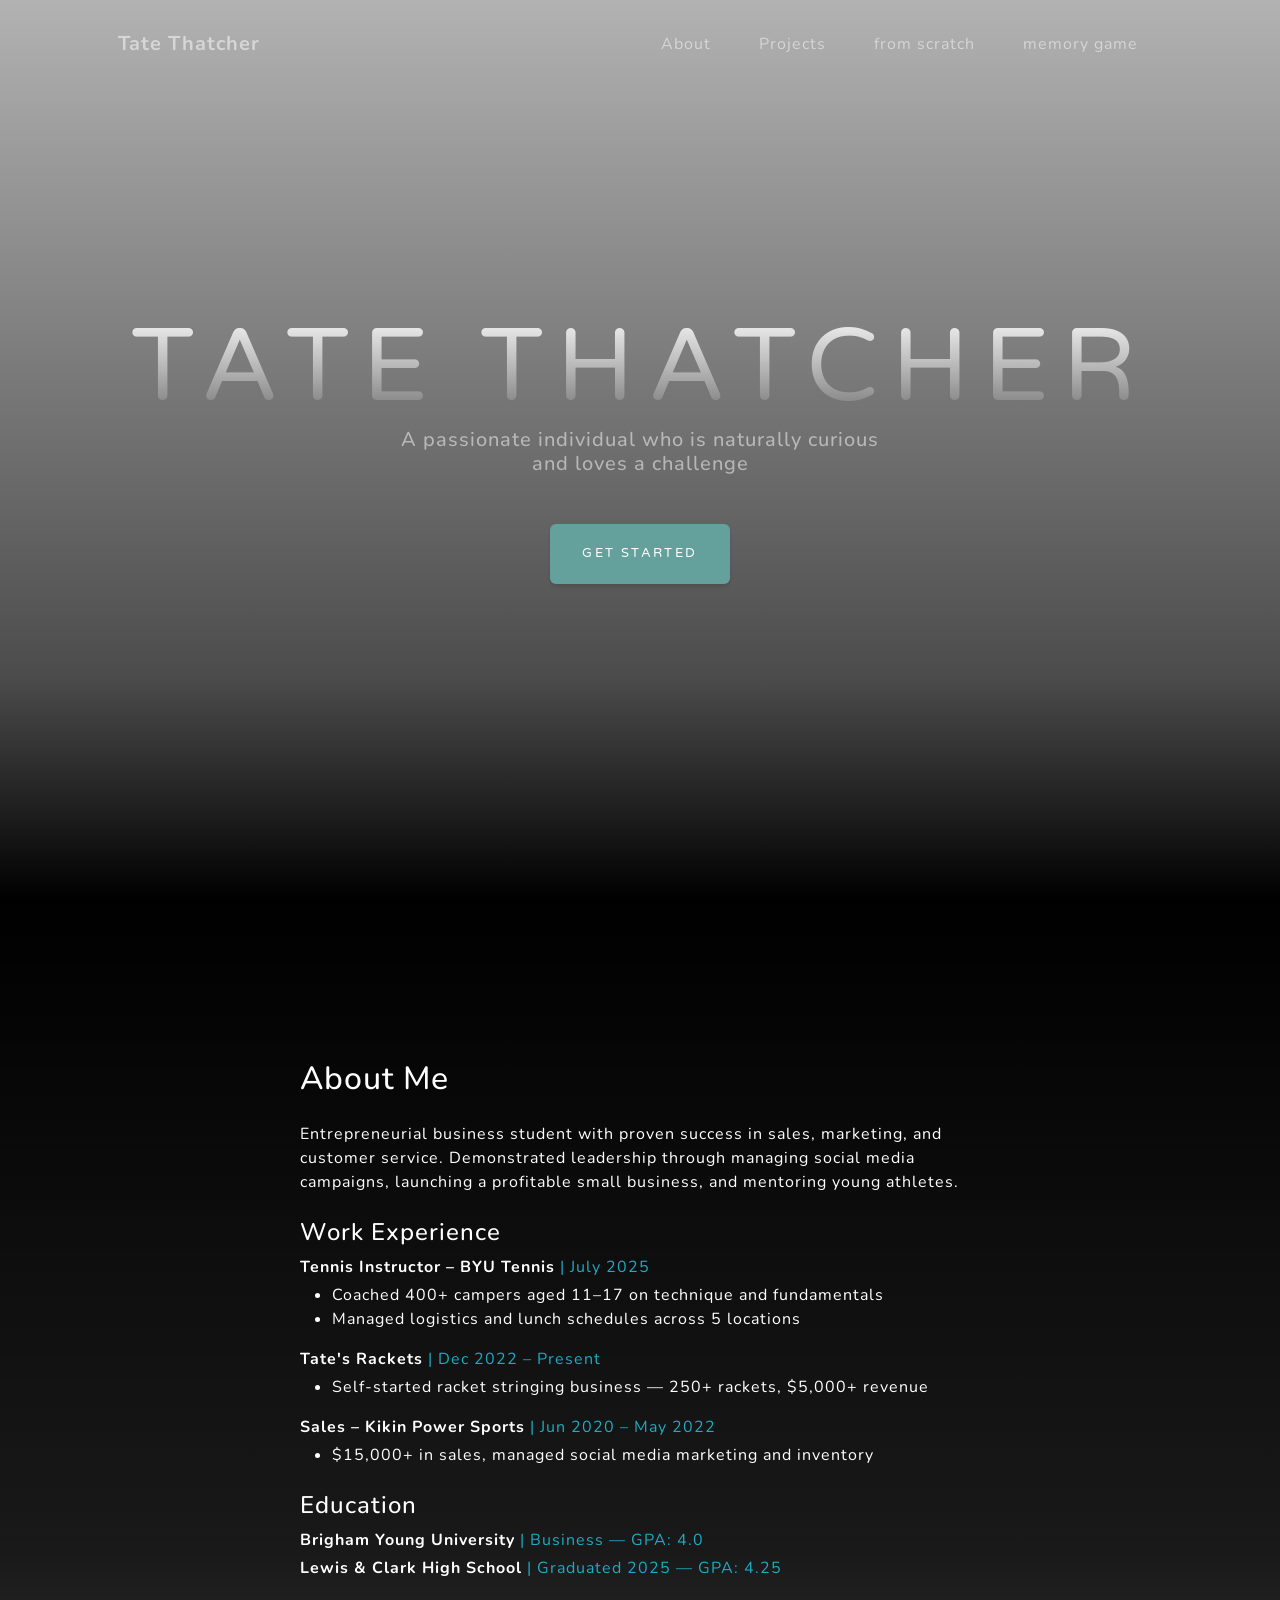
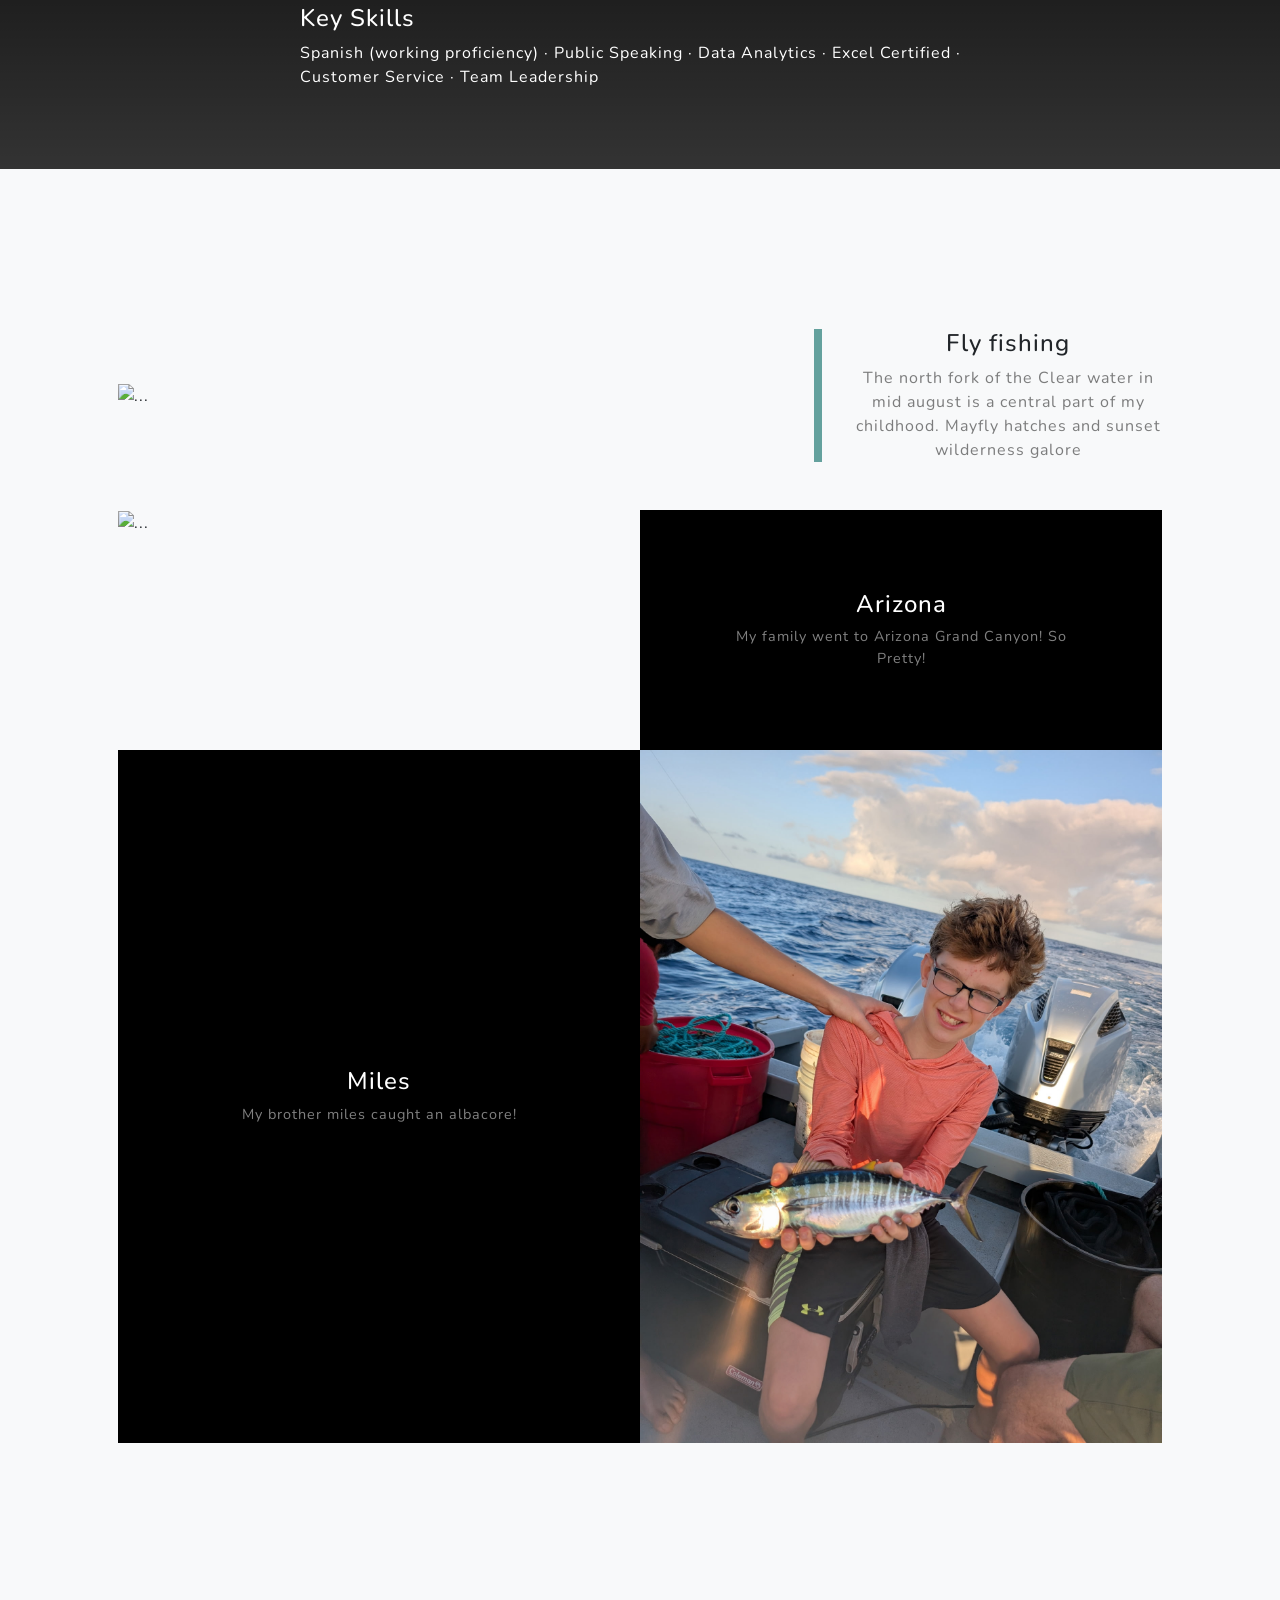
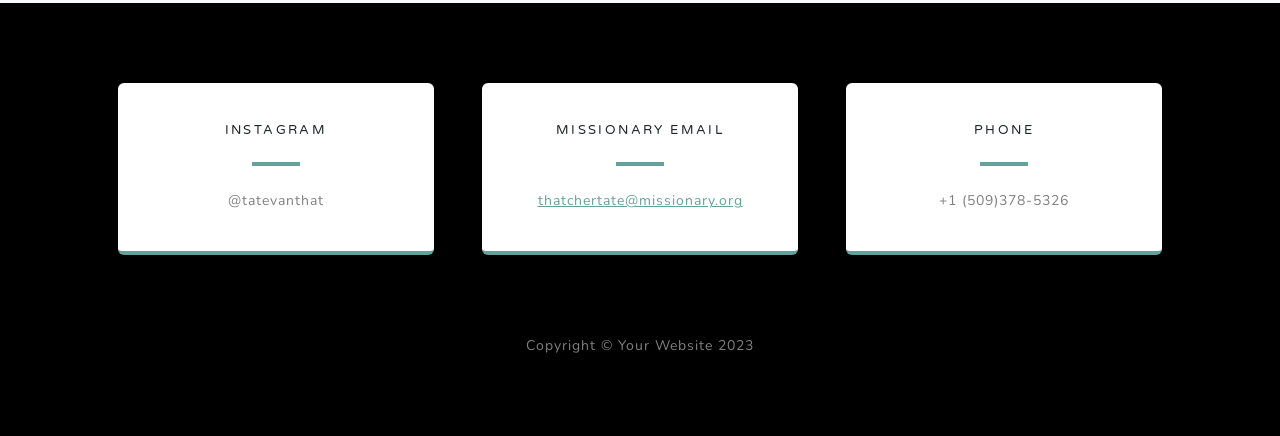
==== startbootstrap-grayscale-gh-pages/index.html @ 2a18a972 "Add files via upload" ====
<!DOCTYPE html>
<html lang="en">
    <head>
        <meta charset="utf-8" />
        <meta name="viewport" content="width=device-width, initial-scale=1, shrink-to-fit=no" />
        <meta name="description" content="" />
        <meta name="author" content="" />
        <title>Grayscale - Start Bootstrap Theme</title>
        <link rel="icon" type="image/x-icon" href="assets/favicon.ico" />
        <script src="https://use.fontawesome.com/releases/v6.3.0/js/all.js" crossorigin="anonymous"></script>  
        <link href="https://fonts.googleapis.com/css?family=Varela+Round" rel="stylesheet" />
        <link href="https://fonts.googleapis.com/css?family=Nunito:200,200i,300,300i,400,400i,600,600i,700,700i,800,800i,900,900i" rel="stylesheet" />
     
        <link href="css/styles.css" rel="stylesheet" />
    </head>
    <body id="page-top">
    
        <nav class="navbar navbar-expand-lg navbar-light fixed-top" id="mainNav">
            <div class="container px-4 px-lg-5">
                <a class="navbar-brand" href="#page-top">Tate Thatcher</a>
                <button class="navbar-toggler navbar-toggler-right" type="button" data-bs-toggle="collapse" data-bs-target="#navbarResponsive" aria-controls="navbarResponsive" aria-expanded="false" aria-label="Toggle navigation">
                    Menu
                    <i class="fas fa-bars"></i>
                </button>
                <div class="collapse navbar-collapse" id="navbarResponsive">
                    <ul class="navbar-nav ms-auto">
                        <li class="nav-item"><a class="nav-link" href="#about">About</a></li>
                        <li class="nav-item"><a class="nav-link" href="#projects">Projects</a></li>
                        <li class="nav-item"><a class="nav-link" href="fromscratch.html">from scratch</a></li>
                        <li class="nav-item"><a class="nav-link" href="/js/animal-memory-game.html">memory game</a></li>
                    </ul>
                </div>
            </div>
        </nav>
        <!-- Masthead-->
        <header class="masthead">
            <div class="container px-4 px-lg-5 d-flex h-100 align-items-center justify-content-center">
                <div class="d-flex justify-content-center">
                    <div class="text-center">
                        <h1 class="mx-auto my-0 text-uppercase">Tate Thatcher</h1>
                        <h2 class="text-white-50 mx-auto mt-2 mb-5">A passionate individual who is naturally curious and loves a challenge</h2>
                        <a class="btn btn-primary" href="#about">Get Started</a>
                    </div>
                </div>
            </div>
        </header>
        <!-- About-->
        <section class="about-section text-center" id="about">
            <div class="container px-4 px-lg-5">
                <div class="row gx-4 gx-lg-5 justify-content-center">
                    <div class="col-lg-8 text-start">
  <h2 class="text-white mb-4">About Me</h2>
  <p class="text-white mb-4">Entrepreneurial business student with proven success in sales, marketing, and customer service. Demonstrated leadership through managing social media campaigns, launching a profitable small business, and mentoring young athletes.</p>

  <h4 class="text-white mt-4">Work Experience</h4>
  <p class="text-white mb-1"><strong>Tennis Instructor – BYU Tennis</strong> <span class="text-info">| July 2025</span></p>
  <ul class="text-white">
    <li>Coached 400+ campers aged 11–17 on technique and fundamentals</li>
    <li>Managed logistics and lunch schedules across 5 locations</li>
  </ul>

  <p class="text-white mb-1"><strong>Tate's Rackets</strong> <span class="text-info">| Dec 2022 – Present</span></p>
  <ul class="text-white">
    <li>Self-started racket stringing business — 250+ rackets, $5,000+ revenue</li>
  </ul>

  <p class="text-white mb-1"><strong>Sales – Kikin Power Sports</strong> <span class="text-info">| Jun 2020 – May 2022</span></p>
  <ul class="text-white">
    <li>$15,000+ in sales, managed social media marketing and inventory</li>
  </ul>

  <h4 class="text-white mt-4">Education</h4>
  <p class="text-white mb-1"><strong>Brigham Young University</strong> <span class="text-info">| Business — GPA: 4.0</span></p>
  <p class="text-white mb-1"><strong>Lewis & Clark High School</strong> <span class="text-info">| Graduated 2025 — GPA: 4.25</span></p>

  <h4 class="text-white mt-4">Key Skills</h4>
  <p class="text-white">Spanish (working proficiency) · Public Speaking · Data Analytics · Excel Certified · Customer Service · Team Leadership</p>
</div>
                </div>
    
            </div>
        </section>
        
        <section class="projects-section bg-light" id="projects">
            <div class="container px-4 px-lg-5">
                
                <div class="row gx-0 mb-4 mb-lg-5 align-items-center">
                    <div class="col-xl-8 col-lg-7"><img class="img-fluid mb-3 mb-lg-0" src="/assets/img/Northforkclearwater.JPG" alt="..." /></div>
                    <div class="col-xl-4 col-lg-5">
                        <div class="featured-text text-center text-lg-left">
                            <h4>Fly fishing</h4>
                            <p class="text-black-50 mb-0">The north fork of the Clear water in mid august is a central part of my childhood. Mayfly hatches and sunset wilderness galore
                    
                            </p>
                        </div>
                    </div>
                </div>
                
                <div class="row gx-0 mb-5 mb-lg-0 justify-content-center">
                    <div class="col-lg-6"><img class="img-fluid" src="assets/img/Arizonapretty.JPG" alt="..." /></div>
                    <div class="col-lg-6">
                        <div class="bg-black text-center h-100 project">
                            <div class="d-flex h-100">
                                <div class="project-text w-100 my-auto text-center text-lg-left">
                                    <h4 class="text-white">Arizona</h4>
                                    <p class="mb-0 text-white-50">My family went to Arizona Grand Canyon! So Pretty!</p>
                                </div>
                            </div>
                        </div>
                    </div>
                </div>
                <!-- Part Two Row-->
                <div class="row gx-0 justify-content-center">
                    <div class="col-lg-6"><img class="img-fluid" src="assets/img/Milescaughtalbacore.jpg" alt="..." /></div>
                    <div class="col-lg-6 order-lg-first">
                        <div class="bg-black text-center h-100 project">
                            <div class="d-flex h-100">
                                <div class="project-text w-100 my-auto text-center text-lg-right">
                                    <h4 class="text-white">Miles</h4>
                                    <p class="mb-0 text-white-50">My brother miles caught an albacore!</p>
                                </div>
                            </div>
                        </div>
                    </div>
                </div>
            </div>
        </section>
        <!-- Signup-->
       
                    
                
            </div>
        </section>
        <!-- Contact-->
        <section class="contact-section bg-black">
            <div class="container px-4 px-lg-5">
                <div class="row gx-4 gx-lg-5">
                    <div class="col-md-4 mb-3 mb-md-0">
                        <div class="card py-4 h-100">
                            <div class="card-body text-center">
                                <i class="fab fa-instagram text-primary mb-2"></i>
                                <h4 class="text-uppercase m-0">Instagram</h4>
                                <hr class="my-4 mx-auto" />
                                <div class="small text-black-50">@tatevanthat</div>
                            </div>
                        </div>
                    </div>
                    <div class="col-md-4 mb-3 mb-md-0">
                        <div class="card py-4 h-100">
                            <div class="card-body text-center">
                                <i class="fas fa-envelope text-primary mb-2"></i>
                                <h4 class="text-uppercase m-0">Missionary Email</h4>
                                <hr class="my-4 mx-auto" />
                                <div class="small text-black-50"><a href="#!">thatchertate@missionary.org</a></div>
                            </div>
                        </div>
                    </div>
                    <div class="col-md-4 mb-3 mb-md-0">
                        <div class="card py-4 h-100">
                            <div class="card-body text-center">
                                <i class="fas fa-mobile-alt text-primary mb-2"></i>
                                <h4 class="text-uppercase m-0">Phone</h4>
                                <hr class="my-4 mx-auto" />
                                <div class="small text-black-50">+1 (509)378-5326</div>
                            </div>
                        </div>
                    </div>
                </div>
            </div>
        </section>
        <!-- Footer-->
        <footer class="footer bg-black small text-center text-white-50"><div class="container px-4 px-lg-5">Copyright &copy; Your Website 2023</div></footer>
        <!-- Bootstrap core JS-->
        <script src="https://cdn.jsdelivr.net/npm/bootstrap@5.2.3/dist/js/bootstrap.bundle.min.js"></script>
        <!-- Core theme JS-->
        <script src="js/scripts.js"></script>
        <!-- * * * * * * * * * * * * * * * * * * * * * * * * * * * * * * * * * * * * * * * *-->
        <!-- * *                               SB Forms JS                               * *-->
        <!-- * * Activate your form at https://startbootstrap.com/solution/contact-forms * *-->
        <!-- * * * * * * * * * * * * * * * * * * * * * * * * * * * * * * * * * * * * * * * *-->
        <script src="https://cdn.startbootstrap.com/sb-forms-latest.js"></script>
    </body>
</html>
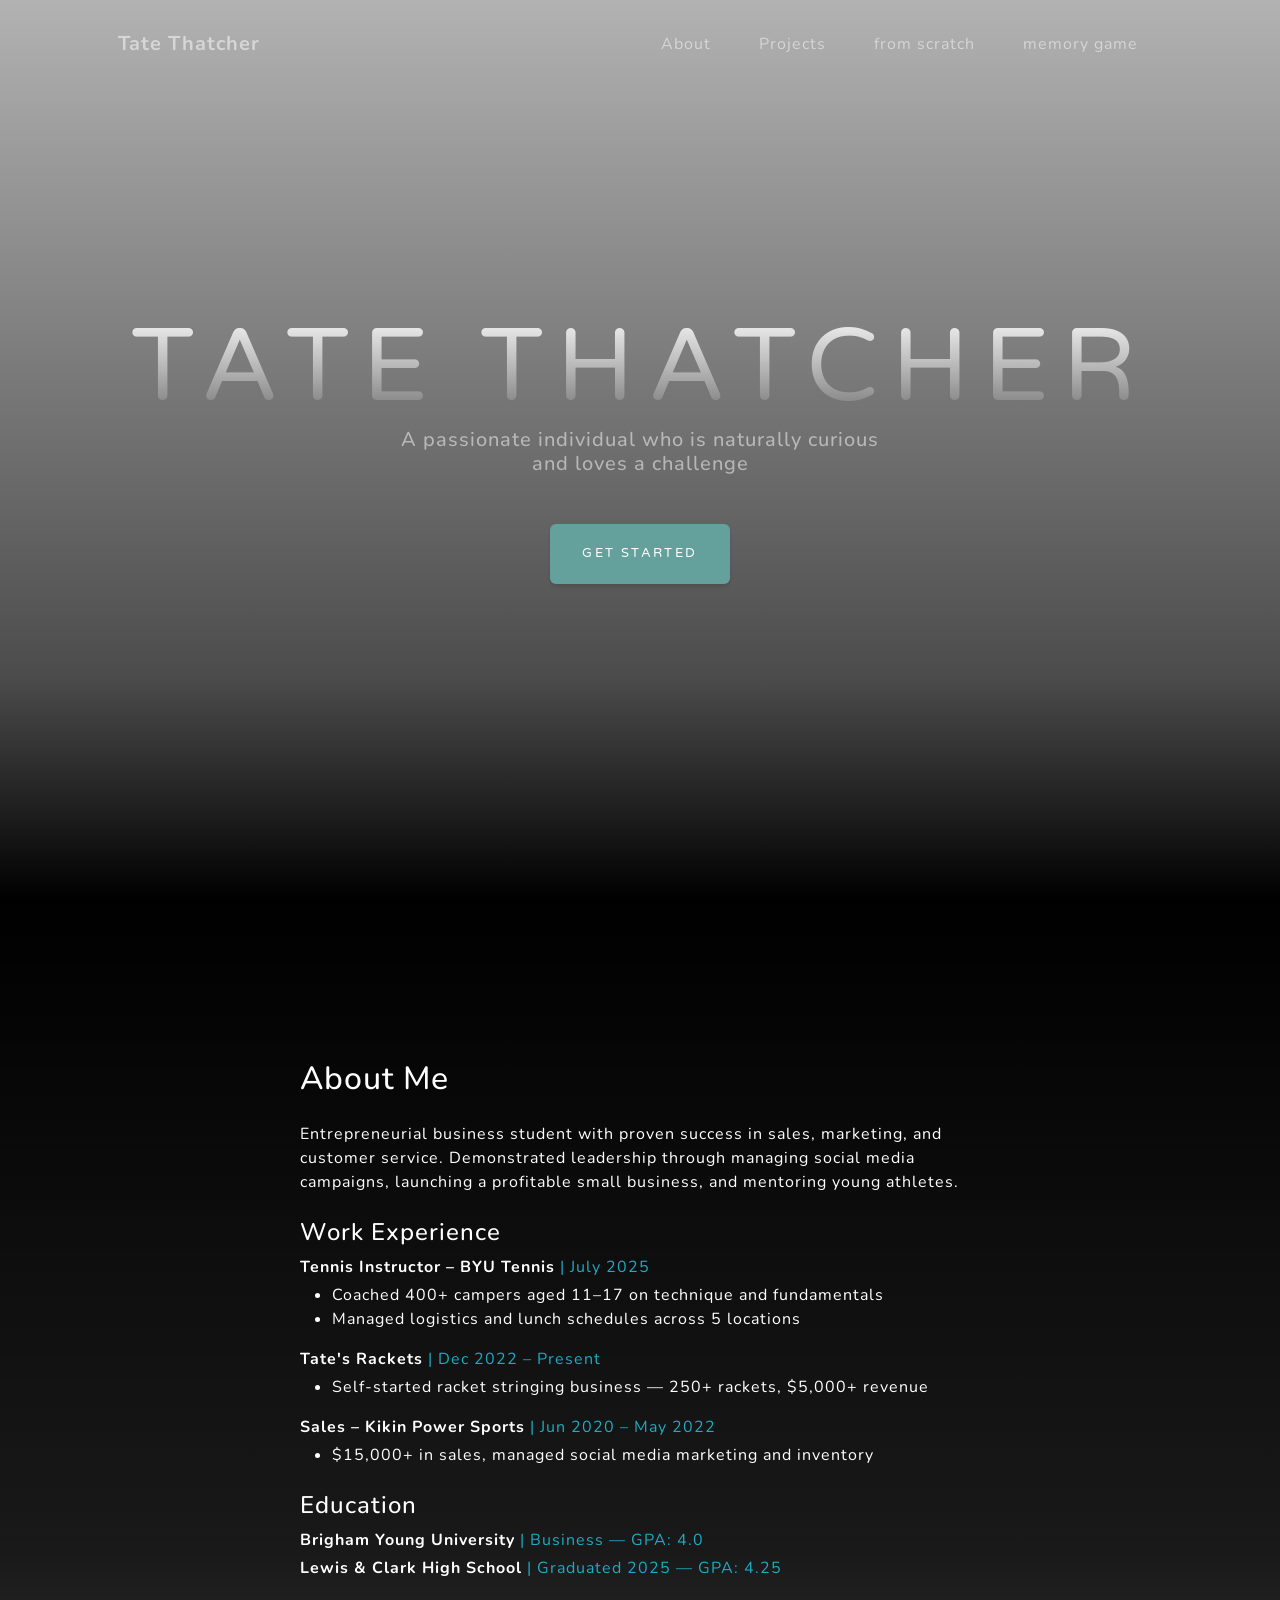
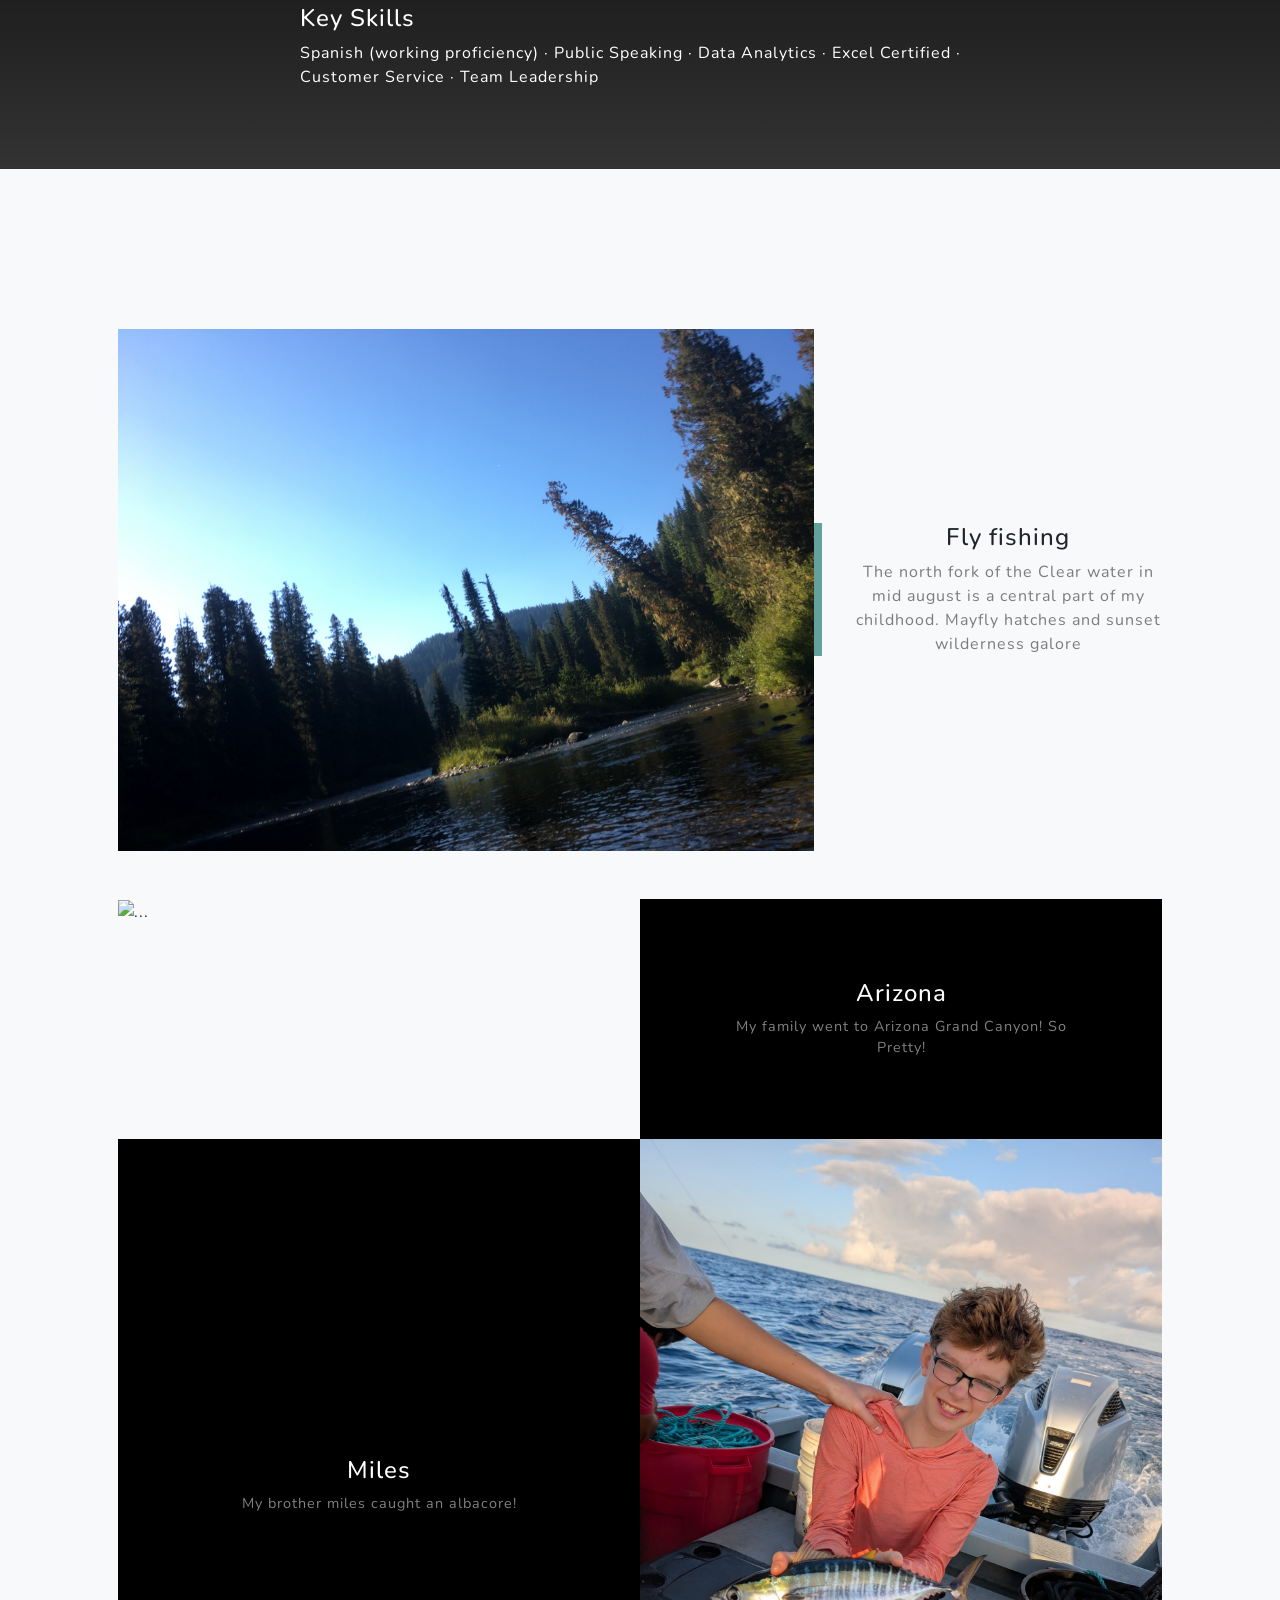
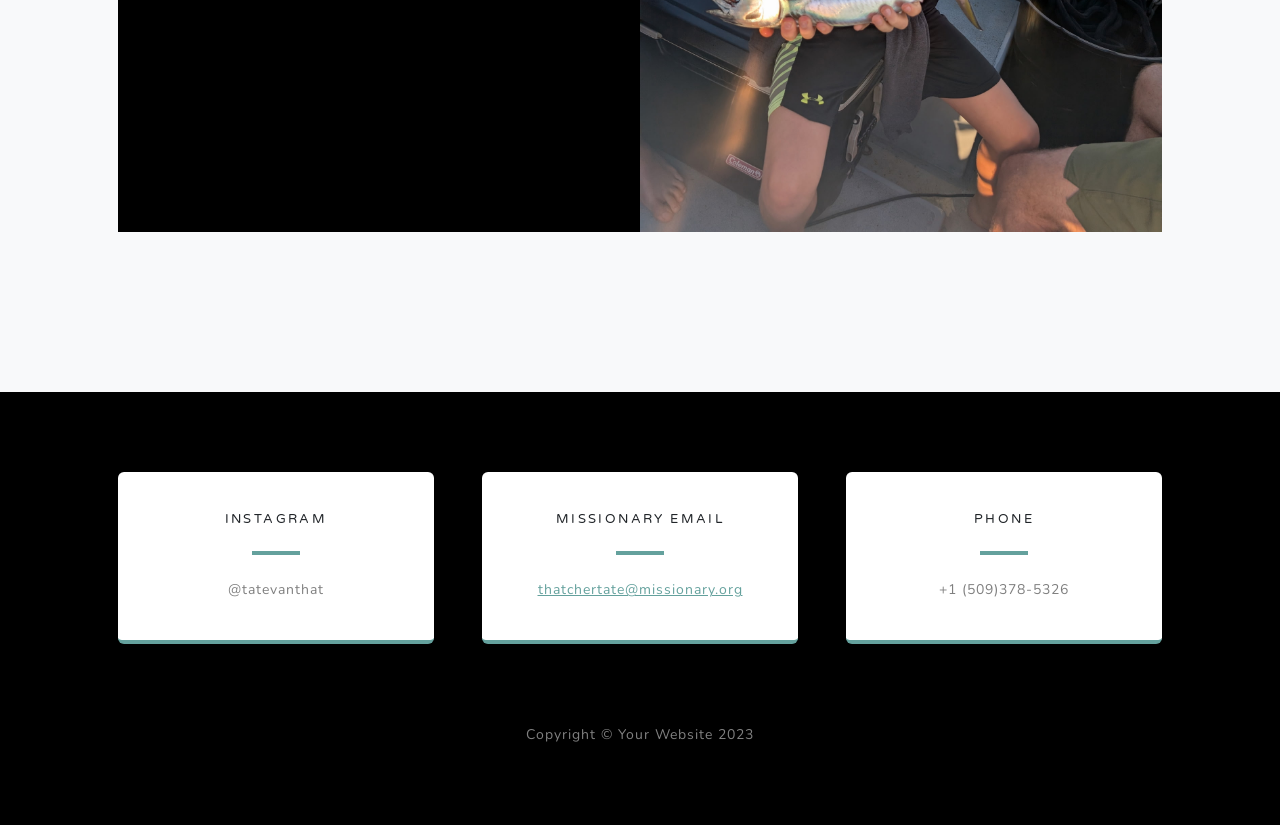
==== commit 26ff2868: "Update index.html" ====
--- a/startbootstrap-grayscale-gh-pages/index.html
+++ b/startbootstrap-grayscale-gh-pages/index.html
@@ -27,7 +27,7 @@
                         <li class="nav-item"><a class="nav-link" href="#about">About</a></li>
                         <li class="nav-item"><a class="nav-link" href="#projects">Projects</a></li>
                         <li class="nav-item"><a class="nav-link" href="fromscratch.html">from scratch</a></li>
-                        <li class="nav-item"><a class="nav-link" href="/js/animal-memory-game.html">memory game</a></li>
+                        <li class="nav-item"><a class="nav-link" href="js/animal-memory-game.html">memory game</a></li>
                     </ul>
                 </div>
             </div>
@@ -85,7 +85,7 @@
             <div class="container px-4 px-lg-5">
                 
                 <div class="row gx-0 mb-4 mb-lg-5 align-items-center">
-                    <div class="col-xl-8 col-lg-7"><img class="img-fluid mb-3 mb-lg-0" src="/assets/img/Northforkclearwater.JPG" alt="..." /></div>
+                    <div class="col-xl-8 col-lg-7"><img class="img-fluid mb-3 mb-lg-0" src="assets/img/Northforkclearwater.JPG" alt="..." /></div>
                     <div class="col-xl-4 col-lg-5">
                         <div class="featured-text text-center text-lg-left">
                             <h4>Fly fishing</h4>
